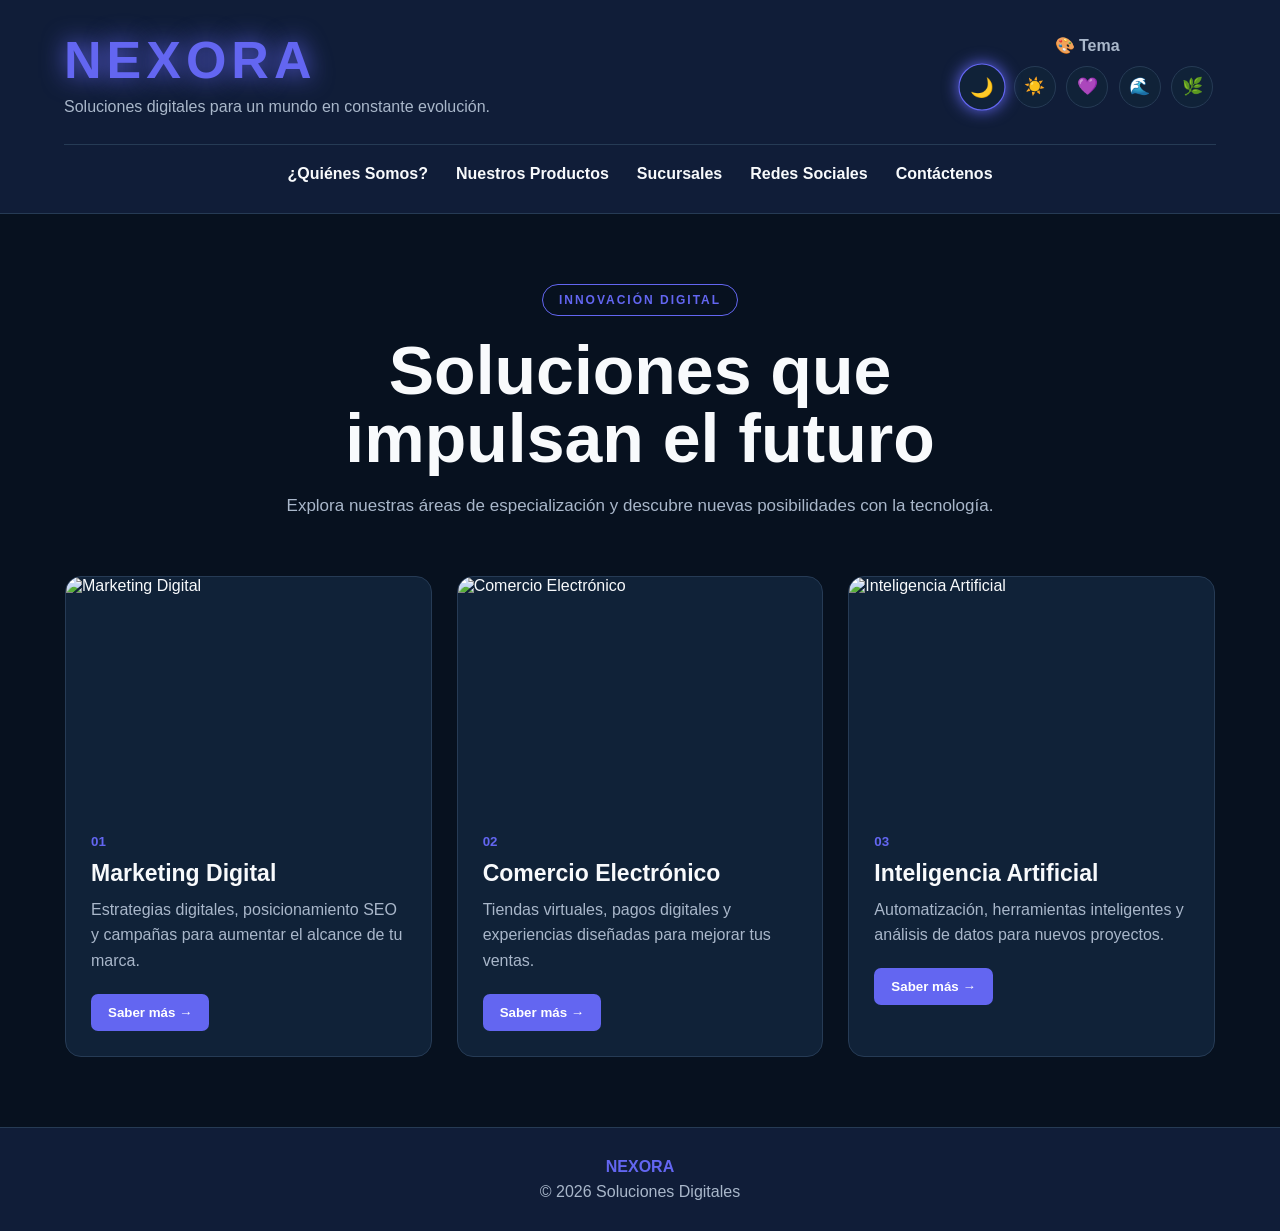
==== index.html @ ddd05fa2 "Add files via upload" ====
<!DOCTYPE html>
<html lang="es">
<head>
<meta charset="UTF-8">
<meta name="viewport" content="width=device-width, initial-scale=1.0">
<title>NEXORA | Soluciones Digitales</title>
<link rel="stylesheet" href="estilos.css">
</head>

<body data-theme="dark">

<header class="header">
    <div class="top">
        <div>
            <h1>NEXORA</h1>
            <p>Soluciones digitales para un mundo en constante evolución.</p>
        </div>

        <div class="themes">
            <span>🎨 Tema</span>
            <div>
                <button class="theme-btn active" data-theme="dark">🌙</button>
                <button class="theme-btn" data-theme="light">☀️</button>
                <button class="theme-btn" data-theme="purple">💜</button>
                <button class="theme-btn" data-theme="ocean">🌊</button>
                <button class="theme-btn" data-theme="green">🌿</button>
            </div>
        </div>
    </div>

    <nav>
        <a href="quienes.html">¿Quiénes Somos?</a>
        <a href="productos.html">Nuestros Productos</a>
        <a href="https://listado.mercadolibre.com.pe/" target="_blank">Sucursales</a>
        <a href="https://www.facebook.com/" target="_blank">Redes Sociales</a>
        <a href="https://www.senati.edu.pe/" target="_blank">Contáctenos</a>
    </nav>
</header>

<main>
    <section class="intro">
        <span>INNOVACIÓN DIGITAL</span>
        <h2>Soluciones que<br>impulsan el futuro</h2>
        <p>Explora nuestras áreas de especialización y descubre nuevas posibilidades con la tecnología.</p>
    </section>

    <section class="cards">

        <article class="card">
            <div class="image">
                <img src="fotos/imagen1.avif" alt="Marketing Digital">
            </div>
            <div class="content">
                <small>01</small>
                <h3>Marketing Digital</h3>
                <p>Estrategias digitales, posicionamiento SEO y campañas para aumentar el alcance de tu marca.</p>
                <button>Saber más →</button>
            </div>
        </article>

        <article class="card">
            <div class="image">
                <img src="fotos/imagen2.avif" alt="Comercio Electrónico">
            </div>
            <div class="content">
                <small>02</small>
                <h3>Comercio Electrónico</h3>
                <p>Tiendas virtuales, pagos digitales y experiencias diseñadas para mejorar tus ventas.</p>
                <button>Saber más →</button>
            </div>
        </article>

        <article class="card">
            <div class="image">
                <img src="fotos/imagne5.jpg" alt="Inteligencia Artificial">
            </div>
            <div class="content">
                <small>03</small>
                <h3>Inteligencia Artificial</h3>
                <p>Automatización, herramientas inteligentes y análisis de datos para nuevos proyectos.</p>
                <button>Saber más →</button>
            </div>
        </article>

    </section>
</main>

<footer>
    <strong>NEXORA</strong>
    <p>© 2026 Soluciones Digitales</p>
</footer>

<script src="dinamica1.js"></script>
</body>
</html>
---- estilos.css ----
* {
    margin: 0;
    padding: 0;
    box-sizing: border-box;
}

:root {
    --bg: #07111f;
    --header: #101d38;
    --card: #102238;
    --text: #f8fafc;
    --muted: #a9b7ca;
    --primary: #6366f1;
    --secondary: #8b5cf6;
    --border: #263b55;
}

body[data-theme="light"] {
    --bg: #f3f6fb;
    --header: #ffffff;
    --card: #ffffff;
    --text: #172033;
    --muted: #607086;
    --primary: #2563eb;
    --secondary: #3b82f6;
    --border: #d8e0eb;
}

body[data-theme="purple"] {
    --bg: #12091f;
    --header: #241039;
    --card: #24133d;
    --text: #faf5ff;
    --muted: #d2c0e3;
    --primary: #a855f7;
    --secondary: #d946ef;
    --border: #4c2675;
}

body[data-theme="ocean"] {
    --bg: #04151d;
    --header: #092b38;
    --card: #0d3040;
    --text: #ecfeff;
    --muted: #a8d5de;
    --primary: #06b6d4;
    --secondary: #22d3ee;
    --border: #155e75;
}

body[data-theme="green"] {
    --bg: #04150f;
    --header: #092a20;
    --card: #0d3023;
    --text: #ecfdf5;
    --muted: #abd5c2;
    --primary: #10b981;
    --secondary: #34d399;
    --border: #166534;
}

body {
    font-family: Arial, Helvetica, sans-serif;
    background: var(--bg);
    color: var(--text);
    min-height: 100vh;
    transition: .3s;
}

.header {
    background: var(--header);
    border-bottom: 1px solid var(--border);
    padding: 30px 5%;
}

.top {
    max-width: 1200px;
    margin: auto;
    display: flex;
    justify-content: space-between;
    align-items: center;
    gap: 30px;
}

h1 {
    font-size: 52px;
    letter-spacing: 5px;
    color: var(--primary);
    text-shadow: 0 0 25px var(--primary);
}

.top p {
    margin-top: 8px;
    color: var(--muted);
}

.themes {
    text-align: center;
}

.themes span {
    display: block;
    margin-bottom: 8px;
    color: var(--muted);
    font-weight: bold;
}

.theme-btn {
    width: 42px;
    height: 42px;
    margin: 3px;
    border: 1px solid var(--border);
    border-radius: 50%;
    background: var(--card);
    cursor: pointer;
    font-size: 17px;
    transition: .2s;
}

.theme-btn:hover,
.theme-btn.active {
    transform: scale(1.12);
    border-color: var(--primary);
    box-shadow: 0 0 14px var(--primary);
}

nav {
    max-width: 1200px;
    margin: 28px auto 0;
    padding-top: 20px;
    border-top: 1px solid var(--border);
    display: flex;
    justify-content: center;
    flex-wrap: wrap;
    gap: 28px;
}

nav a {
    color: var(--text);
    text-decoration: none;
    font-weight: bold;
    transition: .2s;
}

nav a:hover {
    color: var(--primary);
}

main {
    max-width: 1200px;
    margin: auto;
    padding: 70px 25px;
}

.intro {
    text-align: center;
    max-width: 750px;
    margin: auto auto 55px;
}

.intro span {
    display: inline-block;
    padding: 8px 16px;
    border: 1px solid var(--primary);
    border-radius: 30px;
    color: var(--primary);
    font-size: 12px;
    font-weight: bold;
    letter-spacing: 2px;
}

.intro h2 {
    margin: 20px 0;
    font-size: clamp(42px, 6vw, 68px);
    line-height: 1;
}

.intro p {
    color: var(--muted);
    line-height: 1.7;
    font-size: 17px;
}

.cards {
    display: grid;
    grid-template-columns: repeat(3, 1fr);
    gap: 25px;
}

.card {
    overflow: hidden;
    background: var(--card);
    border: 1px solid var(--border);
    border-radius: 16px;
    transition: .3s;
}

.card:hover {
    transform: translateY(-8px);
    border-color: var(--primary);
    box-shadow: 0 15px 40px rgba(0,0,0,.25);
}

.image {
    height: 230px;
    overflow: hidden;
}

.image img {
    width: 100%;
    height: 100%;
    object-fit: cover;
    display: block;
    transition: .4s;
}

.card:hover img {
    transform: scale(1.06);
}

.content {
    padding: 25px;
}

.content small {
    color: var(--primary);
    font-weight: bold;
}

.content h3 {
    margin: 10px 0;
    font-size: 23px;
}

.content p {
    color: var(--muted);
    line-height: 1.6;
    margin-bottom: 20px;
}

.content button {
    border: 0;
    padding: 11px 17px;
    border-radius: 7px;
    background: var(--primary);
    color: white;
    font-weight: bold;
    cursor: pointer;
    transition: .2s;
}

.content button:hover {
    background: var(--secondary);
    transform: translateX(4px);
}

footer {
    text-align: center;
    padding: 30px;
    border-top: 1px solid var(--border);
    background: var(--header);
    color: var(--muted);
}

footer strong {
    color: var(--primary);
}

footer p {
    margin-top: 7px;
}

@media (max-width: 850px) {
    .top {
        flex-direction: column;
        text-align: center;
    }

    .cards {
        grid-template-columns: 1fr;
    }

    .card {
        max-width: 600px;
        width: 100%;
        margin: auto;
    }
}

@media (max-width: 600px) {
    h1 {
        font-size: 40px;
    }

    nav {
        flex-direction: column;
        align-items: center;
        gap: 14px;
    }

    main {
        padding: 50px 15px;
    }

    .intro h2 {
        font-size: 42px;
    }
}
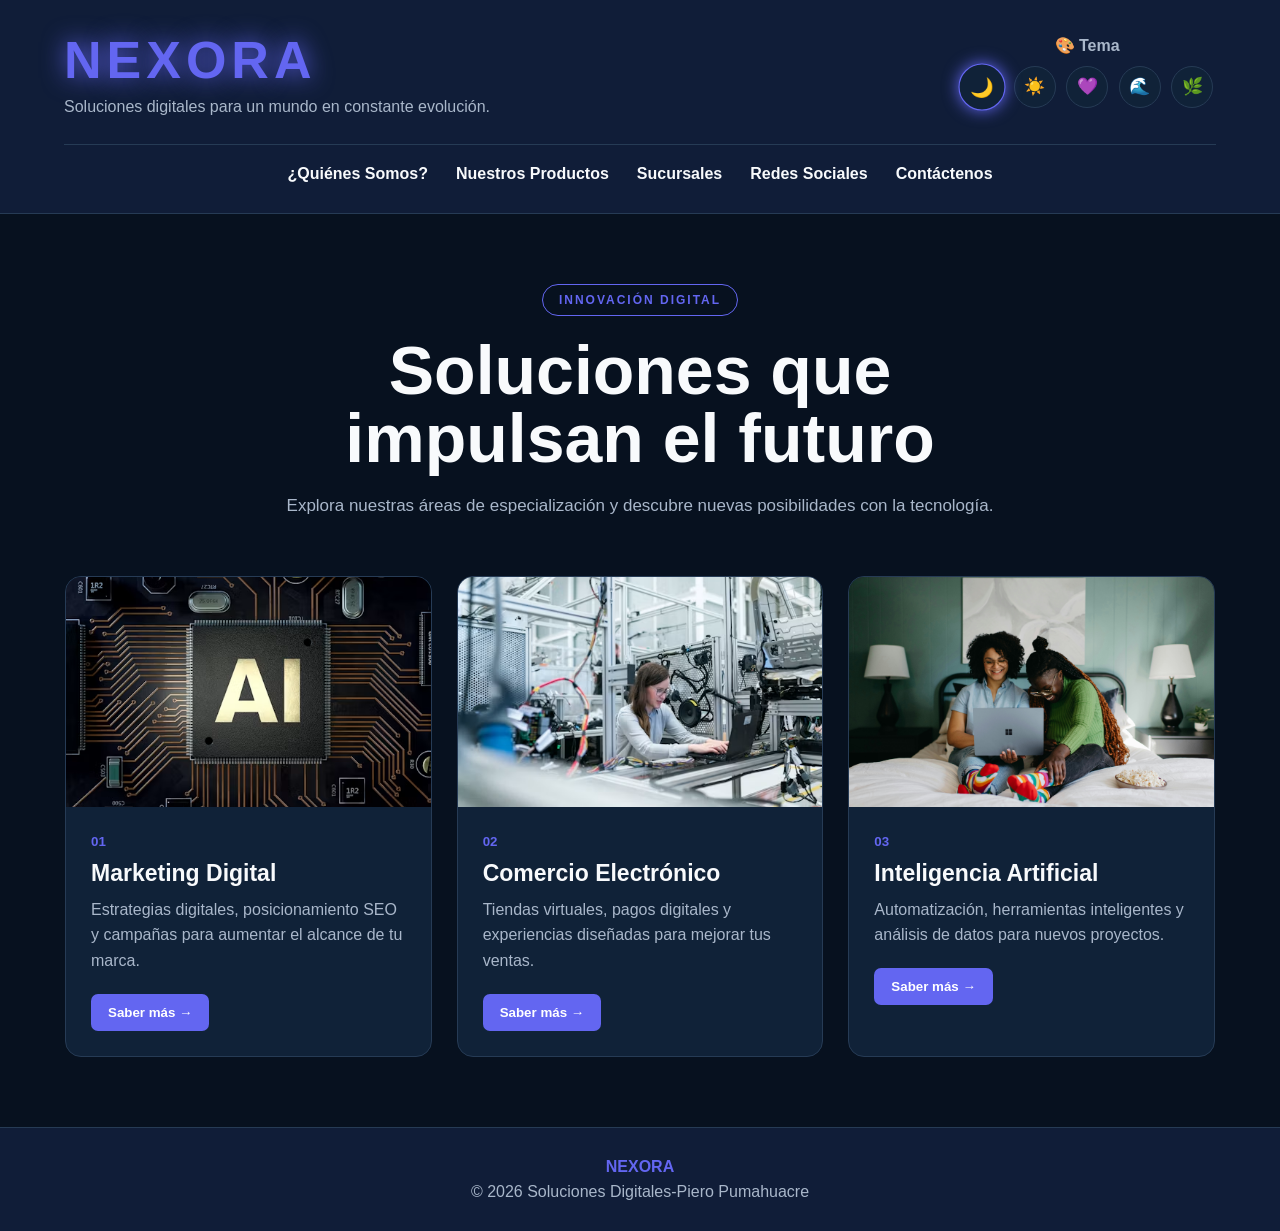
==== commit 3474a335: "Update index.html" ====
--- a/index.html
+++ b/index.html
@@ -87,9 +87,9 @@
 
 <footer>
     <strong>NEXORA</strong>
-    <p>© 2026 Soluciones Digitales</p>
+    <p>© 2026 Soluciones Digitales-Piero Pumahuacre</p>
 </footer>
 
 <script src="dinamica1.js"></script>
 </body>
-</html>+</html>
